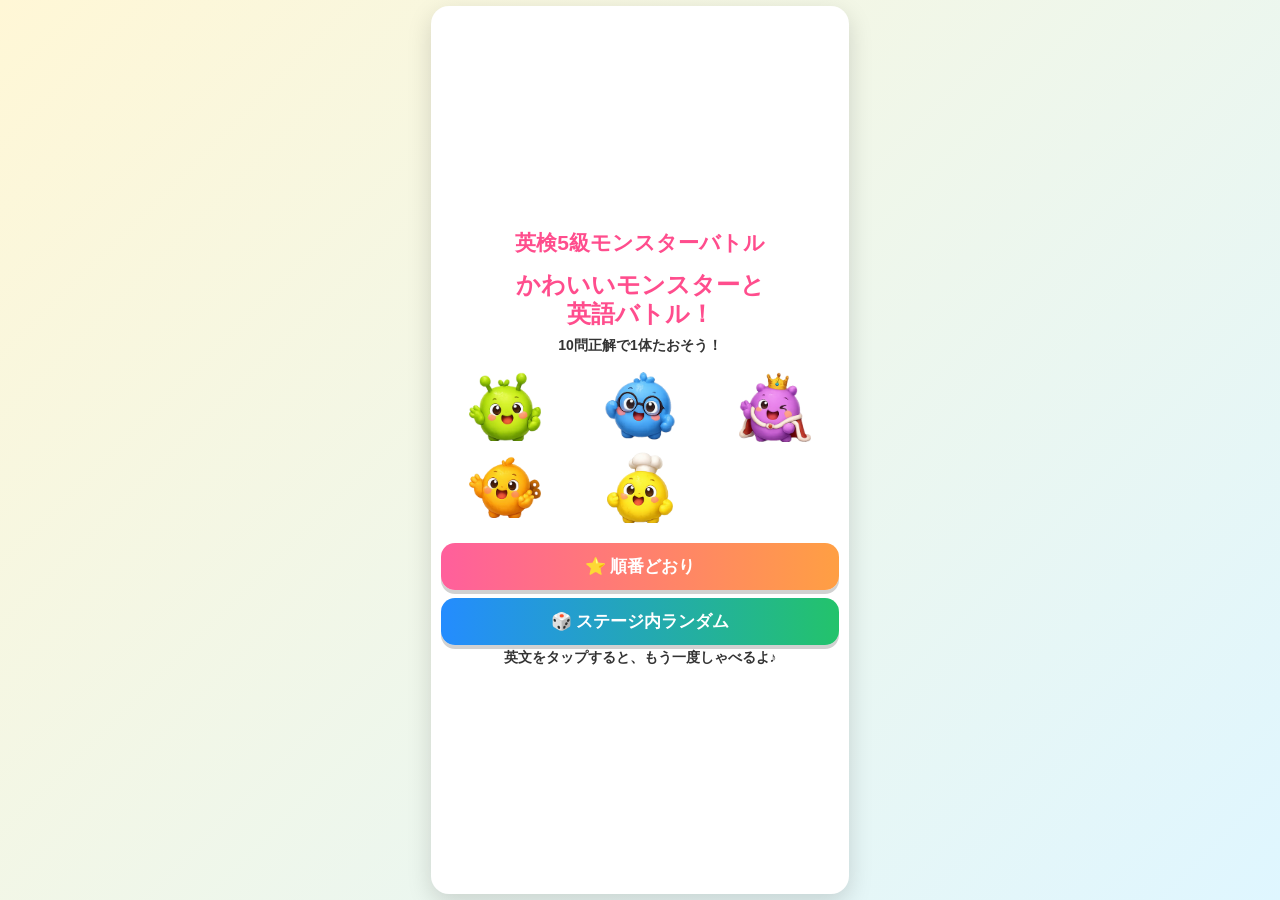
==== index.html @ 7106a1d2 "Update index.html" ====
<!DOCTYPE html>
<html lang="ja">
<head>
<meta charset="UTF-8">
<meta name="viewport" content="width=device-width, initial-scale=1.0">
<title>英検5級モンスターバトル</title>
<div id="stageClearFx" class="stageClearFx">🎉 STAGE CLEAR! 🎉</div>
  <style>
*{box-sizing:border-box}
html,body{
  margin:0;
  padding:0;
  height:100%;
  font-family:-apple-system,BlinkMacSystemFont,"Hiragino Sans","Yu Gothic",sans-serif;
  background:linear-gradient(135deg,#fff7d6,#dff6ff);
  color:#333;
}
body{
  overflow:hidden;
}
.wrap{
  max-width:430px;
  height:100dvh;
  margin:0 auto;
  padding:6px;
}
.card{
  background:#fff;
  border-radius:18px;
  box-shadow:0 8px 24px rgba(0,0,0,.15);
  padding:10px;
  height:calc(100dvh - 12px);
  overflow:hidden;
}
h1{
  margin:0 0 8px;
  text-align:center;
  font-size:21px;
  color:#ff4d8d;
}
.startScreen{
  text-align:center;
  height:100%;
  display:flex;
  flex-direction:column;
  justify-content:center;
}
.startScreen h2{
  margin:6px 0 4px;
  font-size:24px;
  line-height:1.2;
  color:#ff4d8d;
}
.startScreen p{
  margin:4px 0;
  font-weight:700;
  font-size:14px;
}
.party{
  display:grid;
  grid-template-columns:repeat(3,1fr);
  gap:8px;
  justify-items:center;
  align-items:center;
  margin:12px 0;
}
.party img{
  width:72px;
  height:72px;
  object-fit:contain;
}
.startBtn{
  width:100%;
  border:none;
  border-radius:14px;
  padding:12px;
  font-size:17px;
  font-weight:900;
  color:#fff;
  background:linear-gradient(90deg,#ff5f9c,#ff9f43);
  box-shadow:0 4px 0 rgba(0,0,0,.18);
  margin-top:8px;
}
.subBtn{
  background:linear-gradient(90deg,#248cff,#23c36b);
}
.stage{
  text-align:center;
  font-weight:900;
  font-size:14px;
  background:linear-gradient(90deg,#8de77c,#6bd5ff);
  border-radius:12px;
  padding:7px;
  margin-bottom:8px;
}
.monsterArea{
  background:#f7fbff;
  border:3px dashed #b9e4ff;
  border-radius:18px;
  padding:8px;
  text-align:center;
}
.monsterName{
  font-size:16px;
  font-weight:900;
  margin-bottom:4px;
}
.monsterImg{
  width:105px;
  height:105px;
  object-fit:contain;
  display:block;
  margin:0 auto 4px;
}
.hpLabel{
  font-weight:900;
  margin-bottom:4px;
  font-size:13px;
}
.hpbar{
  height:16px;
  background:#e7eef5;
  border-radius:999px;
  overflow:hidden;
  border:2px solid #d2dde8;
}
.hpfill{
  height:100%;
  width:100%;
  background:linear-gradient(90deg,#36d16f,#ffd447,#ff5a7c);
  transition:.35s;
}
.progress{
  text-align:center;
  font-weight:900;
  margin:8px 0 6px;
  color:#555;
  font-size:13px;
}
.questionBox{
  background:#fff9e8;
  border:3px solid #ffd66b;
  border-radius:16px;
  padding:8px;
  margin:6px 0;
  text-align:center;
}
.question{
  font-size:21px;
  font-weight:900;
  color:#263238;
  line-height:1.2;
}
.kana{
  font-size:14px;
  font-weight:900;
  color:#ff4d8d;
  margin-top:3px;
}
.hint{
  font-size:11px;
  background:#fff1b5;
  border-radius:10px;
  padding:5px;
  margin-top:6px;
  font-weight:700;
}
.choices{
  display:grid;
  gap:7px;
  margin-top:6px;
}
.choice{
  border:0;
  border-radius:13px;
  padding:9px;
  font-size:15px;
  font-weight:900;
  color:#fff;
  box-shadow:0 4px 0 rgba(0,0,0,.18);
}
.choice:nth-child(1){background:#ff6b8f}
.choice:nth-child(2){background:#42a5f5}
.choice:nth-child(3){background:#37c978}
.choice:disabled{opacity:.65}
.message{
  text-align:center;
  font-size:14px;
  font-weight:900;
  margin:6px 0;
  padding:7px;
  border-radius:13px;
  background:#f4f7ff;
  min-height:34px;
}
.ok{color:#20b86f}
.bad{color:#ff4d6d}
.restartBtn{
  width:100%;
  border:0;
  border-radius:14px;
  padding:10px;
  font-size:15px;
  font-weight:900;
  color:#fff;
  background:#00bcd4;
  box-shadow:0 4px 0 rgba(0,0,0,.18);
  margin-top:6px;
}
.clear{
  font-size:20px;
  text-align:center;
  font-weight:900;
  color:#ff4d8d;
  background:#fff2fb;
  border-radius:16px;
  padding:12px;
  margin-top:8px;
  display:none;
}
.hidden{display:none}
.note{
  text-align:center;
  font-size:10px;
  color:#666;
  margin-top:6px;
}
  .shake{
  animation:shake .45s;
}

.stageShake{
  animation:stageShake .7s;
}

@keyframes shake{
  0%,100%{transform:translateX(0)}
  20%{transform:translateX(-8px) rotate(-3deg)}
  40%{transform:translateX(8px) rotate(3deg)}
  60%{transform:translateX(-6px) rotate(-2deg)}
  80%{transform:translateX(6px) rotate(2deg)}
}

@keyframes stageShake{
  0%,100%{transform:scale(1) rotate(0)}
  20%{transform:scale(1.06) rotate(-4deg)}
  40%{transform:scale(1.06) rotate(4deg)}
  60%{transform:scale(1.04) rotate(-3deg)}
  80%{transform:scale(1.04) rotate(3deg)}
}
    .stageClearFx{
  position:fixed;
  left:50%;
  top:50%;
  transform:translate(-50%,-50%) scale(.7);
  background:linear-gradient(90deg,#ff5f9c,#ff9f43);
  color:#fff;
  font-size:28px;
  font-weight:1000;
  padding:18px 24px;
  border-radius:20px;
  box-shadow:0 10px 30px rgba(0,0,0,.25);
  z-index:9999;
  opacity:0;
  pointer-events:none;
  text-align:center;
  white-space:nowrap;
}

.stageClearFx.show{
  animation:stageClearPop .9s ease-out;
}

@keyframes stageClearPop{
  0%{
    opacity:0;
    transform:translate(-50%,-50%) scale(.7);
  }
  20%{
    opacity:1;
    transform:translate(-50%,-50%) scale(1.08);
  }
  70%{
    opacity:1;
    transform:translate(-50%,-50%) scale(1);
  }
  100%{
    opacity:0;
    transform:translate(-50%,-50%) scale(1.06);
  }
}
</style>
</head>
<body>
<div class="wrap">
  <div class="card">

    <div id="startScreen" class="startScreen">
      <h1>英検5級モンスターバトル</h1>
      <h2>かわいいモンスターと<br>英語バトル！</h2>
      <p>10問正解で1体たおそう！</p>

      <div class="party">
        <img src="img/green_monster.png?v=10" alt="green monster">
        <img src="img/blue_monster.png?v=10" alt="blue monster">
        <img src="img/purple_monster.png?v=10" alt="purple monster">
        <img src="img/orange_monster.png?v=10" alt="orange monster">
        <img src="img/yellow_monster.png?v=10" alt="yellow monster">
      </div>

      <button class="startBtn" onclick="startGame(false)">⭐ 順番どおり</button>
      <button class="startBtn subBtn" onclick="startGame(true)">🎲 ステージ内ランダム</button>
      <p>英文をタップすると、もう一度しゃべるよ♪</p>
    </div>

    <div id="gameScreen" class="hidden">
      <h1>英検5級モンスターバトル</h1>
      <div class="stage" id="stageName"></div>

      <div class="monsterArea">
        <div class="monsterName" id="monsterName"></div>
        <img id="monsterImage" class="monsterImg" src="" alt="monster">
        <div class="hpLabel">MONSTER HP</div>
        <div class="hpbar"><div class="hpfill" id="hpfill"></div></div>
      </div>

      <div class="progress" id="progress"></div>

      <div class="questionBox">
        <div class="question" id="question" onclick="tapSpeak()"></div>
        <div class="kana" id="kana"></div>
        <div class="hint" id="hint"></div>
      </div>

      <div class="choices" id="choices"></div>
      <div class="message" id="message">答えを選んで攻撃！</div>
      <button class="restartBtn" onclick="restart()">最初から 🔁</button>
      <div class="clear" id="clearBox">🏆 GAME CLEAR!<br>英検5級モンスターを全部たおした！</div>
      <div class="note">※iPhoneではマナーモード中、音が小さい場合があります。</div>
    </div>

  </div>
</div>

<script>
const monsters = [
  {name:'Greeting Monster',stage:'🌱 Stage1 あいさつの森',image:'img/green_monster.png?v=10'},
  {name:'Family Monster',stage:'🏠 Stage2 家族の洞窟',image:'img/blue_monster.png?v=10'},
  {name:'Number Monster',stage:'🔢 Stage3 数字火山',image:'img/orange_monster.png?v=10'},
  {name:'Food Monster',stage:'🍎 Stage4 食べ物の城',image:'img/yellow_monster.png?v=10'},
  {name:'King Eiken',stage:'👑 Stage5 英検5級魔王城',image:'img/purple_monster.png?v=10'}
];

const stages = [
[
{en:'Hello.',kana:'ハロー',jp:'こんにちは',choices:['こんにちは','さようなら','おやすみ'],hint:'会ったときのあいさつ'},
{en:'Good morning.',kana:'グッド モーニング',jp:'おはよう',choices:['こんばんは','おはよう','ありがとう'],hint:'朝のあいさつ'},
{en:'Good night.',kana:'グッド ナイト',jp:'おやすみ',choices:['こんにちは','おやすみ','またね'],hint:'寝る前の言葉'},
{en:'Thank you.',kana:'サンキュー',jp:'ありがとう',choices:['ありがとう','ごめんなさい','どういたしまして'],hint:'感謝する言葉'},
{en:"You're welcome.",kana:'ユア ウェルカム',jp:'どういたしまして',choices:['どういたしまして','ありがとう','こんにちは'],hint:'Thank you.への返事'},
{en:'See you.',kana:'シー ユー',jp:'またね',choices:['またね','おはよう','こんばんは'],hint:'別れるとき'},
{en:'Goodbye.',kana:'グッドバイ',jp:'さようなら',choices:['さようなら','ありがとう','こんにちは'],hint:'別れのあいさつ'},
{en:'How are you?',kana:'ハウ アー ユー',jp:'元気ですか？',choices:['元気ですか？','何歳ですか？','どこですか？'],hint:'調子を聞く'},
{en:"I'm fine.",kana:'アイム ファイン',jp:'元気です',choices:['眠いです','元気です','疲れました'],hint:'返事'},
{en:'Nice to meet you.',kana:'ナイス トゥ ミート ユー',jp:'はじめまして',choices:['はじめまして','ありがとう','おやすみ'],hint:'初対面'}
],
[
{en:'father',kana:'ファーザー',jp:'父',choices:['父','母','兄'],hint:'お父さん'},
{en:'mother',kana:'マザー',jp:'母',choices:['兄','母','姉'],hint:'お母さん'},
{en:'brother',kana:'ブラザー',jp:'兄・弟',choices:['兄・弟','姉・妹','父'],hint:'男のきょうだい'},
{en:'sister',kana:'シスター',jp:'姉・妹',choices:['兄','母','姉・妹'],hint:'女のきょうだい'},
{en:'family',kana:'ファミリー',jp:'家族',choices:['学校','家族','先生'],hint:'家の人たち'},
{en:'grandfather',kana:'グランドファーザー',jp:'祖父',choices:['祖父','祖母','父'],hint:'おじいちゃん'},
{en:'grandmother',kana:'グランドマザー',jp:'祖母',choices:['祖母','母','姉'],hint:'おばあちゃん'},
{en:'uncle',kana:'アンクル',jp:'おじ',choices:['おじ','おば','兄'],hint:'父母の兄弟など'},
{en:'aunt',kana:'アント',jp:'おば',choices:['おば','おじ','母'],hint:'父母の姉妹など'},
{en:'This is my family.',kana:'ディス イズ マイ ファミリー',jp:'これは私の家族です',choices:['これは私の学校です','これは私の家族です','これは私の先生です'],hint:'This is は「これは」'}
],
[
{en:'one',kana:'ワン',jp:'1',choices:['1','2','3'],hint:'数字'},
{en:'two',kana:'トゥー',jp:'2',choices:['1','2','5'],hint:'数字'},
{en:'three',kana:'スリー',jp:'3',choices:['2','3','4'],hint:'数字'},
{en:'four',kana:'フォー',jp:'4',choices:['4','5','6'],hint:'数字'},
{en:'five',kana:'ファイブ',jp:'5',choices:['5','7','8'],hint:'数字'},
{en:'six',kana:'シックス',jp:'6',choices:['6','9','10'],hint:'数字'},
{en:'seven',kana:'セブン',jp:'7',choices:['7','8','9'],hint:'数字'},
{en:'eight',kana:'エイト',jp:'8',choices:['8','10','12'],hint:'数字'},
{en:'nine',kana:'ナイン',jp:'9',choices:['7','8','9'],hint:'数字'},
{en:'ten',kana:'テン',jp:'10',choices:['10','11','12'],hint:'数字'}
],
[
{en:'apple',kana:'アポー',jp:'りんご',choices:['りんご','みかん','ぶどう'],hint:'赤い果物'},
{en:'banana',kana:'バナーナ',jp:'バナナ',choices:['りんご','バナナ','いちご'],hint:'黄色い果物'},
{en:'bread',kana:'ブレッド',jp:'パン',choices:['牛乳','パン','ごはん'],hint:'朝ごはんにも出る'},
{en:'rice',kana:'ライス',jp:'ごはん',choices:['ごはん','パン','肉'],hint:'日本の主食'},
{en:'water',kana:'ウォーター',jp:'水',choices:['水','牛乳','お茶'],hint:'飲み物'},
{en:'milk',kana:'ミルク',jp:'牛乳',choices:['ジュース','牛乳','水'],hint:'白い飲み物'},
{en:'egg',kana:'エッグ',jp:'卵',choices:['卵','肉','魚'],hint:'にわとりから'},
{en:'fish',kana:'フィッシュ',jp:'魚',choices:['魚','鳥','犬'],hint:'海や川にいる'},
{en:'meat',kana:'ミート',jp:'肉',choices:['肉','魚','卵'],hint:'ステーキなど'},
{en:'I like apples.',kana:'アイ ライク アポーズ',jp:'私はりんごが好きです',choices:['私は犬が好きです','私はりんごが好きです','私は魚が好きです'],hint:'I like は「私は好き」'}
],
[
{en:'I am Ken.',kana:'アイ アム ケン',jp:'私はケンです',choices:['私はケンです','私は先生です','私は元気です'],hint:'自己紹介'},
{en:'I am ten years old.',kana:'アイ アム テン イヤーズ オールド',jp:'私は10歳です',choices:['私は10歳です','私は10人います','私は10冊持っています'],hint:'年齢'},
{en:'This is a dog.',kana:'ディス イズ ア ドッグ',jp:'これは犬です',choices:['これは猫です','これは犬です','これは鳥です'],hint:'This is は「これは」'},
{en:'Can you swim?',kana:'キャン ユー スウィム',jp:'泳げますか？',choices:['泳げますか？','走れますか？','歌えますか？'],hint:'Can you は「できますか」'},
{en:'Yes, I can.',kana:'イエス アイ キャン',jp:'はい',choices:['いいえ','はい','たぶん'],hint:'肯定'},
{en:"No, I can't.",kana:'ノー アイ キャント',jp:'いいえ',choices:['はい','こんにちは','いいえ'],hint:'否定'},
{en:'What is your name?',kana:'ワット イズ ユア ネーム',jp:'あなたの名前は何ですか？',choices:['あなたの名前は何ですか？','あなたは何歳ですか？','どこに住んでいますか？'],hint:'name は名前'},
{en:'Where do you live?',kana:'ウェア ドゥー ユー リブ',jp:'どこに住んでいますか？',choices:['何歳ですか？','どこに住んでいますか？','何が好きですか？'],hint:'Where は「どこ」'},
{en:'I like dogs.',kana:'アイ ライク ドッグズ',jp:'私は犬が好きです',choices:['私は犬が好きです','私は猫です','私は犬です'],hint:'dogs は犬全般'},
{en:'Your brother is tall.',kana:'ユア ブラザー イズ トール',jp:'あなたの兄弟は背が高いです',choices:['あなたの兄弟は背が高いです','あなたの兄弟は速いです','あなたの兄弟は若いです'],hint:'tall は背が高い'}
]
];

let order = [];
let stage = 0;
let qpos = 0;
let answered = false;
let audioCtx = null;

function shuffle(arr){
  for(let i=arr.length-1;i>0;i--){
    const j=Math.floor(Math.random()*(i+1));
    [arr[i],arr[j]]=[arr[j],arr[i]];
  }
  return arr;
}

function q(){
  return stages[stage][order[stage][qpos]];
}

function startGame(random){
  audioCtx = new (window.AudioContext || window.webkitAudioContext)();
  sound('start');

  order = stages.map(s => [...Array(s.length).keys()]);
  if(random) order.forEach(o => shuffle(o));

  stage = 0;
  qpos = 0;
  answered = false;

  document.getElementById('startScreen').classList.add('hidden');
  document.getElementById('gameScreen').classList.remove('hidden');
  document.getElementById('clearBox').style.display = 'none';

  render();
}

function render(){
  answered = false;
  const m = monsters[stage];
  const qq = q();

  document.getElementById('stageName').textContent = m.stage;
  document.getElementById('monsterName').textContent = m.name;
  document.getElementById('monsterImage').src = m.image;
  document.getElementById('hpfill').style.width = ((10 - qpos) * 10) + '%';
  document.getElementById('progress').textContent = 'Stage ' + (stage + 1) + ' / 5　Question ' + (qpos + 1) + ' / 10';
  document.getElementById('question').textContent = qq.en;
  document.getElementById('kana').textContent = qq.kana;
  document.getElementById('hint').textContent = 'ヒント：' + qq.hint;
  document.getElementById('message').textContent = '答えを選んで攻撃！';
  document.getElementById('message').className = 'message';

  const choices = document.getElementById('choices');
  choices.innerHTML = '';

  qq.choices.forEach(c => {
    const b = document.createElement('button');
    b.className = 'choice';
    b.textContent = c;
    b.onclick = () => answer(c);
    choices.appendChild(b);
  });

  setTimeout(() => speak(), 250);
}

function answer(choice){
  if(answered) return;
  answered = true;

  speechSynthesis.cancel();
  document.querySelectorAll('.choice').forEach(b => b.disabled = true);

  const qq = q();
  const msg = document.getElementById('message');
  const monsterImg = document.getElementById('monsterImage');

  function shakeMonster(big=false){
    if(!monsterImg || !monsterImg.animate) return;

    if(big){
      monsterImg.animate(
        [
          { transform:'scale(1) rotate(0deg)' },
          { transform:'scale(1.06) rotate(-4deg)' },
          { transform:'scale(1.06) rotate(4deg)' },
          { transform:'scale(1.04) rotate(-3deg)' },
          { transform:'scale(1.04) rotate(3deg)' },
          { transform:'scale(1) rotate(0deg)' }
        ],
        {
          duration:700,
          easing:'ease-in-out'
        }
      );
    }else{
      monsterImg.animate(
        [
          { transform:'translateX(0) rotate(0deg)' },
          { transform:'translateX(-8px) rotate(-3deg)' },
          { transform:'translateX(8px) rotate(3deg)' },
          { transform:'translateX(-6px) rotate(-2deg)' },
          { transform:'translateX(6px) rotate(2deg)' },
          { transform:'translateX(0) rotate(0deg)' }
        ],
        {
          duration:450,
          easing:'ease-in-out'
        }
      );
    }
  }

  function showStageClear(){
    const oldFx = document.getElementById('stageClearFx');
    if(oldFx) oldFx.remove();

    const fx = document.createElement('div');
    fx.id = 'stageClearFx';
    fx.textContent = '🎉 STAGE CLEAR! 🎉';
    fx.style.position = 'fixed';
    fx.style.left = '50%';
    fx.style.top = '50%';
    fx.style.transform = 'translate(-50%,-50%) scale(0.7)';
    fx.style.background = 'linear-gradient(90deg,#ff5f9c,#ff9f43)';
    fx.style.color = '#fff';
    fx.style.fontSize = '28px';
    fx.style.fontWeight = '1000';
    fx.style.padding = '18px 24px';
    fx.style.borderRadius = '20px';
    fx.style.boxShadow = '0 10px 30px rgba(0,0,0,.25)';
    fx.style.zIndex = '9999';
    fx.style.opacity = '0';
    fx.style.pointerEvents = 'none';
    fx.style.whiteSpace = 'nowrap';
    document.body.appendChild(fx);

    fx.animate(
      [
        { opacity:0, transform:'translate(-50%,-50%) scale(0.7)' },
        { opacity:1, transform:'translate(-50%,-50%) scale(1.08)', offset:0.2 },
        { opacity:1, transform:'translate(-50%,-50%) scale(1)', offset:0.7 },
        { opacity:0, transform:'translate(-50%,-50%) scale(1.06)' }
      ],
      {
        duration:900,
        easing:'ease-out'
      }
    );

    setTimeout(() => {
      fx.remove();
    }, 950);
  }

  if(choice === qq.jp){
    sound('correct');
    msg.innerHTML = '✨ 正解！';
    msg.className = 'message ok';

    if(qpos === 9){
      shakeMonster(true);
    }else{
      shakeMonster(false);
    }

    setTimeout(() => {
      document.getElementById('hpfill').style.width = Math.max(0, (9 - qpos) * 10) + '%';
    }, 120);

    setTimeout(() => {
      if(qpos === 9){
        if(stage === 4){
          clearGame();
        }else{
          sound('stage');
          msg.innerHTML = '🎉 ステージクリア！';
          showStageClear();
          setTimeout(() => {
            nextQuestion();
          }, 1000);
        }
      }else{
        nextQuestion();
      }
    }, 500);

  } else {
    sound('wrong');
    msg.innerHTML = '❌ 正解は「' + qq.jp + '」';
    msg.className = 'message bad';

    setTimeout(() => {
      nextQuestion();
    }, 800);
  }
}
  
function nextQuestion(){
  if(qpos === 9){
    stage++;
    qpos = 0;
  }else{
    qpos++;
  }

  if(stage >= 5){
    clearGame();
    return;
  }

  render();
}

function clearGame(){
  sound('clear');
  document.getElementById('clearBox').style.display = 'block';
  document.getElementById('message').innerHTML = '🏆 全ステージクリア！';
  document.getElementById('hpfill').style.width = '0%';
}

function restart(){
  speechSynthesis.cancel();
  document.getElementById('gameScreen').classList.add('hidden');
  document.getElementById('startScreen').classList.remove('hidden');
}

function speak(){
  const qq = q();
  const u = new SpeechSynthesisUtterance(qq.en);
  u.lang = 'en-US';
  u.rate = 0.85;
  speechSynthesis.cancel();
  speechSynthesis.speak(u);
}

function tapSpeak(){
  speak();
}

function beep(freq,dur,type='sine',gain=.08){
  if(!audioCtx) return;
  const o = audioCtx.createOscillator();
  const g = audioCtx.createGain();
  o.type = type;
  o.frequency.value = freq;
  g.gain.value = gain;
  o.connect(g);
  g.connect(audioCtx.destination);
  o.start();
  g.gain.exponentialRampToValueAtTime(.001, audioCtx.currentTime + dur);
  o.stop(audioCtx.currentTime + dur);
}

function sound(name){
  if(name==='start'){
    [523,659,784].forEach((f,i)=>setTimeout(()=>beep(f,.12),i*90));
  }

  if(name==='correct'){
    beep(660,.1,'square',.07);
    setTimeout(()=>beep(880,.13,'square',.07),90);
  }

  if(name==='wrong'){
    beep(180,.22,'sawtooth',.06);
  }

  if(name==='stage'){
    const notes = [784,784,880,988,1046,1175,1318];
    notes.forEach((f,i)=>{
      setTimeout(()=>beep(f,.12,'square',.08), i*95);
    });
  }

  if(name==='clear'){
    const notes = [523,659,784,1046,1175,1318,1568];
    notes.forEach((f,i)=>{
      setTimeout(()=>beep(f,.16,'square',.08), i*110);
    });
  }
}
</script>
</body>
</html>
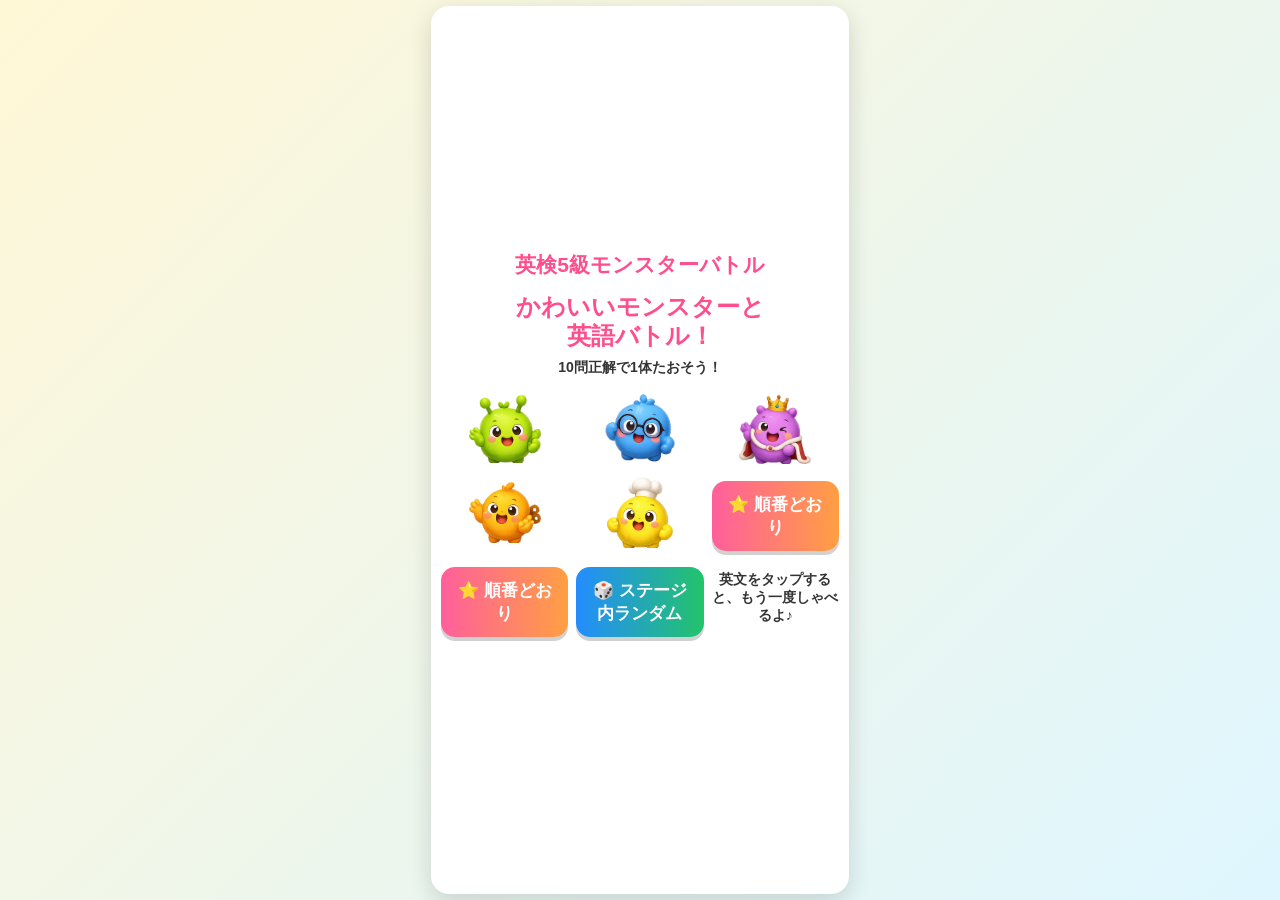
==== commit 2ce7c6c2: "Reorganize monster images and buttons in index.html" ====
--- a/index.html
+++ b/index.html
@@ -4,8 +4,7 @@
 <meta charset="UTF-8">
 <meta name="viewport" content="width=device-width, initial-scale=1.0">
 <title>英検5級モンスターバトル</title>
-<div id="stageClearFx" class="stageClearFx">🎉 STAGE CLEAR! 🎉</div>
-  <style>
+<style>
 *{box-sizing:border-box}
 html,body{
   margin:0;
@@ -150,6 +149,7 @@
   font-weight:900;
   color:#263238;
   line-height:1.2;
+  cursor:pointer;
 }
 .kana{
   font-size:14px;
@@ -178,11 +178,22 @@
   font-weight:900;
   color:#fff;
   box-shadow:0 4px 0 rgba(0,0,0,.18);
+  transition:.15s;
 }
 .choice:nth-child(1){background:#ff6b8f}
 .choice:nth-child(2){background:#42a5f5}
 .choice:nth-child(3){background:#37c978}
-.choice:disabled{opacity:.65}
+.choice:disabled{opacity:.95}
+.choice.selected{
+  outline:4px solid #222;
+  transform:scale(0.97);
+}
+.choice.correctPick{
+  background:#20b86f !important;
+}
+.choice.wrongPick{
+  background:#ff4d6d !important;
+}
 .message{
   text-align:center;
   font-size:14px;
@@ -225,70 +236,6 @@
   color:#666;
   margin-top:6px;
 }
-  .shake{
-  animation:shake .45s;
-}
-
-.stageShake{
-  animation:stageShake .7s;
-}
-
-@keyframes shake{
-  0%,100%{transform:translateX(0)}
-  20%{transform:translateX(-8px) rotate(-3deg)}
-  40%{transform:translateX(8px) rotate(3deg)}
-  60%{transform:translateX(-6px) rotate(-2deg)}
-  80%{transform:translateX(6px) rotate(2deg)}
-}
-
-@keyframes stageShake{
-  0%,100%{transform:scale(1) rotate(0)}
-  20%{transform:scale(1.06) rotate(-4deg)}
-  40%{transform:scale(1.06) rotate(4deg)}
-  60%{transform:scale(1.04) rotate(-3deg)}
-  80%{transform:scale(1.04) rotate(3deg)}
-}
-    .stageClearFx{
-  position:fixed;
-  left:50%;
-  top:50%;
-  transform:translate(-50%,-50%) scale(.7);
-  background:linear-gradient(90deg,#ff5f9c,#ff9f43);
-  color:#fff;
-  font-size:28px;
-  font-weight:1000;
-  padding:18px 24px;
-  border-radius:20px;
-  box-shadow:0 10px 30px rgba(0,0,0,.25);
-  z-index:9999;
-  opacity:0;
-  pointer-events:none;
-  text-align:center;
-  white-space:nowrap;
-}
-
-.stageClearFx.show{
-  animation:stageClearPop .9s ease-out;
-}
-
-@keyframes stageClearPop{
-  0%{
-    opacity:0;
-    transform:translate(-50%,-50%) scale(.7);
-  }
-  20%{
-    opacity:1;
-    transform:translate(-50%,-50%) scale(1.08);
-  }
-  70%{
-    opacity:1;
-    transform:translate(-50%,-50%) scale(1);
-  }
-  100%{
-    opacity:0;
-    transform:translate(-50%,-50%) scale(1.06);
-  }
-}
 </style>
 </head>
 <body>
@@ -301,15 +248,13 @@
       <p>10問正解で1体たおそう！</p>
 
       <div class="party">
-        <img src="img/green_monster.png?v=10" alt="green monster">
-        <img src="img/blue_monster.png?v=10" alt="blue monster">
-        <img src="img/purple_monster.png?v=10" alt="purple monster">
-        <img src="img/orange_monster.png?v=10" alt="orange monster">
-        <img src="img/yellow_monster.png?v=10" alt="yellow monster">
-      </div>
-
-      <button class="startBtn" onclick="startGame(false)">⭐ 順番どおり</button>
-      <button class="startBtn subBtn" onclick="startGame(true)">🎲 ステージ内ランダム</button>
+        <img src="img/green_monster.png?v=20" alt="green monster">
+        <img src="img/blue_monster.png?v=20" alt="blue monster">
+        <img src="img/purple_monster.png?v=20" alt="purple monster">
+        <img src="img/orange_monster.png?v=20" alt="orange monster">
+        <img src="img/yellow_monster.png?v=20" alt="yellow monster"><button class="startBtn" onclick="startGame(false)">⭐ 順番どおり</button>
+        <button class="startBtn" onclick="startGame(false)">⭐ 順番どおり</button>
+        <button class="startBtn subBtn" onclick="startGame(true)">🎲 ステージ内ランダム</button>
       <p>英文をタップすると、もう一度しゃべるよ♪</p>
     </div>
 
@@ -344,11 +289,11 @@
 
 <script>
 const monsters = [
-  {name:'Greeting Monster',stage:'🌱 Stage1 あいさつの森',image:'img/green_monster.png?v=10'},
-  {name:'Family Monster',stage:'🏠 Stage2 家族の洞窟',image:'img/blue_monster.png?v=10'},
-  {name:'Number Monster',stage:'🔢 Stage3 数字火山',image:'img/orange_monster.png?v=10'},
-  {name:'Food Monster',stage:'🍎 Stage4 食べ物の城',image:'img/yellow_monster.png?v=10'},
-  {name:'King Eiken',stage:'👑 Stage5 英検5級魔王城',image:'img/purple_monster.png?v=10'}
+  {name:'Greeting Monster',stage:'🌱 Stage1 あいさつの森',image:'img/green_monster.png?v=20'},
+  {name:'Family Monster',stage:'🏠 Stage2 家族の洞窟',image:'img/blue_monster.png?v=20'},
+  {name:'Number Monster',stage:'🔢 Stage3 数字火山',image:'img/orange_monster.png?v=20'},
+  {name:'Food Monster',stage:'🍎 Stage4 食べ物の城',image:'img/yellow_monster.png?v=20'},
+  {name:'King Eiken',stage:'👑 Stage5 英検5級魔王城',image:'img/purple_monster.png?v=20'}
 ];
 
 const stages = [
@@ -469,27 +414,44 @@
   const choices = document.getElementById('choices');
   choices.innerHTML = '';
 
-  qq.choices.forEach(c => {
+  const shuffledChoices = [...qq.choices];
+  for(let i = shuffledChoices.length - 1; i > 0; i--){
+    const j = Math.floor(Math.random() * (i + 1));
+    [shuffledChoices[i], shuffledChoices[j]] = [shuffledChoices[j], shuffledChoices[i]];
+  }
+
+  shuffledChoices.forEach(c => {
     const b = document.createElement('button');
+    b.type = 'button';
     b.className = 'choice';
     b.textContent = c;
-    b.onclick = () => answer(c);
+    b.onclick = function(){
+      answer(c, this);
+    };
     choices.appendChild(b);
   });
 
   setTimeout(() => speak(), 250);
 }
 
-function answer(choice){
+function answer(choice, clickedBtn){
   if(answered) return;
   answered = true;
 
   speechSynthesis.cancel();
-  document.querySelectorAll('.choice').forEach(b => b.disabled = true);
+
+  document.querySelectorAll('.choice').forEach(b => {
+    b.disabled = true;
+    b.classList.remove('selected','correctPick','wrongPick');
+  });
 
   const qq = q();
   const msg = document.getElementById('message');
   const monsterImg = document.getElementById('monsterImage');
+
+  if(clickedBtn){
+    clickedBtn.classList.add('selected');
+  }
 
   function shakeMonster(big=false){
     if(!monsterImg || !monsterImg.animate) return;
@@ -570,6 +532,10 @@
   }
 
   if(choice === qq.jp){
+    if(clickedBtn){
+      clickedBtn.classList.add('correctPick');
+    }
+
     sound('correct');
     msg.innerHTML = '✨ 正解！';
     msg.className = 'message ok';
@@ -602,6 +568,10 @@
     }, 500);
 
   } else {
+    if(clickedBtn){
+      clickedBtn.classList.add('wrongPick');
+    }
+
     sound('wrong');
     msg.innerHTML = '❌ 正解は「' + qq.jp + '」';
     msg.className = 'message bad';
@@ -611,7 +581,7 @@
     }, 800);
   }
 }
-  
+
 function nextQuestion(){
   if(qpos === 9){
     stage++;
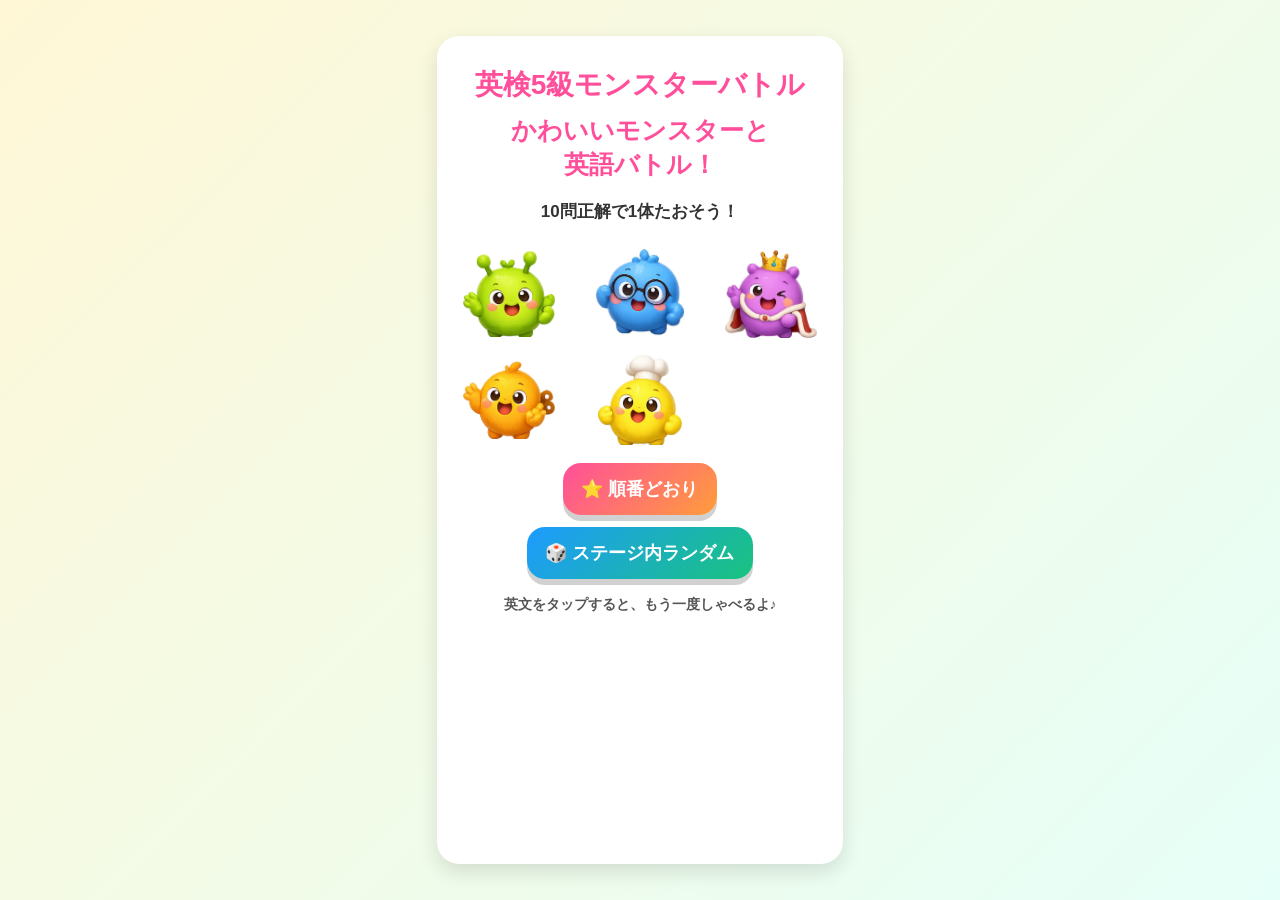
==== commit 88a47fcc: "Update index.html" ====
--- a/index.html
+++ b/index.html
@@ -4,366 +4,437 @@
 <meta charset="UTF-8">
 <meta name="viewport" content="width=device-width, initial-scale=1.0">
 <title>英検5級モンスターバトル</title>
+
 <style>
-*{box-sizing:border-box}
+*{
+  box-sizing:border-box;
+  -webkit-tap-highlight-color:transparent;
+}
+
 html,body{
   margin:0;
   padding:0;
+  min-height:100%;
+  font-family:-apple-system,BlinkMacSystemFont,"Hiragino Maru Gothic ProN","Yu Gothic",sans-serif;
+  background:linear-gradient(135deg,#fff7d6,#e6fff8);
+  color:#333;
+}
+
+body{
+  overflow-x:hidden;
+}
+
+.wrap{
+  width:100%;
+  max-width:430px;
+  min-height:100svh;
+  margin:0 auto;
+  padding:18px 12px;
+  display:flex;
+  align-items:center;
+  justify-content:center;
+}
+
+.card{
+  width:100%;
+  min-height:92svh;
+  background:white;
+  border-radius:22px;
+  padding:22px 14px;
+  box-shadow:0 8px 20px rgba(0,0,0,.12);
+  text-align:center;
+  position:relative;
+}
+
+.hidden{
+  display:none !important;
+}
+
+h1{
+  margin:8px 0 10px;
+  font-size:28px;
+  color:#ff4f9a;
+  line-height:1.35;
+}
+
+h2{
+  margin:8px 0;
+  font-size:25px;
+  color:#ff4f9a;
+  line-height:1.35;
+}
+
+p{
+  font-size:17px;
+  line-height:1.6;
+  font-weight:700;
+}
+
+.party{
+  margin:22px auto 18px;
+  display:grid;
+  grid-template-columns:repeat(3,1fr);
+  gap:14px;
+  align-items:center;
+  justify-items:center;
+}
+
+.party img{
+  width:92px;
+  height:92px;
+  object-fit:contain;
+}
+
+.startButtons{
+  display:flex;
+  gap:12px;
+  justify-content:center;
+  align-items:center;
+  flex-wrap:wrap;
+  margin-top:12px;
+}
+
+button{
+  border:none;
+  border-radius:18px;
+  padding:14px 18px;
+  font-size:18px;
+  font-weight:900;
+  color:white;
+  background:linear-gradient(135deg,#ff4f9a,#ff9d3b);
+  box-shadow:0 6px 0 rgba(0,0,0,.18);
+  cursor:pointer;
+}
+
+button:active{
+  transform:translateY(4px);
+  box-shadow:0 2px 0 rgba(0,0,0,.18);
+}
+
+.subBtn{
+  background:linear-gradient(135deg,#1e9bff,#19c37d);
+}
+
+.stage{
+  font-size:18px;
+  font-weight:900;
+  color:#0aa36d;
+  margin-top:2px;
+}
+
+.monsterArea{
+  margin-top:10px;
+}
+
+.monsterName{
+  font-size:20px;
+  font-weight:900;
+  color:#555;
+}
+
+.monsterImg{
+  width:145px;
+  height:145px;
+  object-fit:contain;
+  margin:8px auto;
+  display:block;
+  transition:.18s;
+}
+
+.damage{
+  animation:shake .25s;
+}
+
+@keyframes shake{
+  0%{transform:translateX(0)}
+  25%{transform:translateX(-8px)}
+  50%{transform:translateX(8px)}
+  75%{transform:translateX(-5px)}
+  100%{transform:translateX(0)}
+}
+
+.hpLabel{
+  font-size:13px;
+  font-weight:900;
+  color:#555;
+}
+
+.hpBar{
+  width:88%;
+  height:18px;
+  border-radius:999px;
+  background:#eee;
+  margin:6px auto 14px;
+  overflow:hidden;
+  border:2px solid #333;
+}
+
+.hpFill{
   height:100%;
-  font-family:-apple-system,BlinkMacSystemFont,"Hiragino Sans","Yu Gothic",sans-serif;
-  background:linear-gradient(135deg,#fff7d6,#dff6ff);
+  width:100%;
+  background:linear-gradient(90deg,#28d17c,#ffd84d,#ff5b5b);
+  transition:.25s;
+}
+
+.questionBox{
+  margin-top:10px;
+  padding:14px;
+  border-radius:18px;
+  background:#fff6df;
+  border:3px solid #ffd36a;
+}
+
+.question{
+  font-size:22px;
+  font-weight:900;
+  margin-bottom:10px;
+  cursor:pointer;
+}
+
+.hint{
+  font-size:15px;
+  color:#666;
+  font-weight:700;
+}
+
+.choices{
+  display:grid;
+  gap:10px;
+  margin-top:14px;
+}
+
+.choice{
+  width:100%;
+  padding:14px;
+  border-radius:15px;
+  border:3px solid #333;
+  background:white;
   color:#333;
-}
-body{
-  overflow:hidden;
-}
-.wrap{
-  max-width:430px;
-  height:100dvh;
-  margin:0 auto;
-  padding:6px;
-}
-.card{
-  background:#fff;
-  border-radius:18px;
-  box-shadow:0 8px 24px rgba(0,0,0,.15);
-  padding:10px;
-  height:calc(100dvh - 12px);
-  overflow:hidden;
-}
-h1{
-  margin:0 0 8px;
-  text-align:center;
-  font-size:21px;
-  color:#ff4d8d;
-}
-.startScreen{
-  text-align:center;
-  height:100%;
+  font-size:19px;
+  font-weight:900;
+  box-shadow:3px 3px 0 #333;
+}
+
+.choice:active{
+  transform:translate(3px,3px);
+  box-shadow:none;
+}
+
+.choice.correct{
+  background:#31d17c;
+  color:white;
+  border-color:#118b4e;
+}
+
+.choice.wrong{
+  background:#ff5c5c;
+  color:white;
+  border-color:#b82121;
+}
+
+.info{
+  display:flex;
+  justify-content:space-between;
+  align-items:center;
+  margin:10px 4px 0;
+  font-size:15px;
+  font-weight:900;
+}
+
+.message{
+  min-height:34px;
+  margin-top:10px;
+  font-size:20px;
+  font-weight:900;
+  color:#ff4f9a;
+}
+
+.clearBox{
+  position:absolute;
+  inset:0;
+  background:rgba(255,255,255,.94);
+  border-radius:22px;
   display:flex;
   flex-direction:column;
+  align-items:center;
   justify-content:center;
-}
-.startScreen h2{
-  margin:6px 0 4px;
-  font-size:24px;
-  line-height:1.2;
-  color:#ff4d8d;
-}
-.startScreen p{
-  margin:4px 0;
-  font-weight:700;
+  z-index:10;
+  padding:20px;
+}
+
+.clearText{
+  font-size:34px;
+  font-weight:900;
+  color:#ff4f9a;
+  margin-bottom:18px;
+}
+
+.small{
   font-size:14px;
-}
-.party{
-  display:grid;
-  grid-template-columns:repeat(3,1fr);
-  gap:8px;
-  justify-items:center;
-  align-items:center;
-  margin:12px 0;
-}
-.party img{
-  width:72px;
-  height:72px;
-  object-fit:contain;
-}
-.startBtn{
-  width:100%;
-  border:none;
-  border-radius:14px;
-  padding:12px;
-  font-size:17px;
-  font-weight:900;
-  color:#fff;
-  background:linear-gradient(90deg,#ff5f9c,#ff9f43);
-  box-shadow:0 4px 0 rgba(0,0,0,.18);
-  margin-top:8px;
-}
-.subBtn{
-  background:linear-gradient(90deg,#248cff,#23c36b);
-}
-.stage{
-  text-align:center;
-  font-weight:900;
-  font-size:14px;
-  background:linear-gradient(90deg,#8de77c,#6bd5ff);
-  border-radius:12px;
-  padding:7px;
-  margin-bottom:8px;
-}
-.monsterArea{
-  background:#f7fbff;
-  border:3px dashed #b9e4ff;
-  border-radius:18px;
-  padding:8px;
-  text-align:center;
-}
-.monsterName{
-  font-size:16px;
-  font-weight:900;
-  margin-bottom:4px;
-}
-.monsterImg{
-  width:105px;
-  height:105px;
-  object-fit:contain;
-  display:block;
-  margin:0 auto 4px;
-}
-.hpLabel{
-  font-weight:900;
-  margin-bottom:4px;
-  font-size:13px;
-}
-.hpbar{
-  height:16px;
-  background:#e7eef5;
-  border-radius:999px;
-  overflow:hidden;
-  border:2px solid #d2dde8;
-}
-.hpfill{
-  height:100%;
-  width:100%;
-  background:linear-gradient(90deg,#36d16f,#ffd447,#ff5a7c);
-  transition:.35s;
-}
-.progress{
-  text-align:center;
-  font-weight:900;
-  margin:8px 0 6px;
   color:#555;
-  font-size:13px;
-}
-.questionBox{
-  background:#fff9e8;
-  border:3px solid #ffd66b;
-  border-radius:16px;
-  padding:8px;
-  margin:6px 0;
-  text-align:center;
-}
-.question{
-  font-size:21px;
-  font-weight:900;
-  color:#263238;
-  line-height:1.2;
-  cursor:pointer;
-}
-.kana{
-  font-size:14px;
-  font-weight:900;
-  color:#ff4d8d;
-  margin-top:3px;
-}
-.hint{
-  font-size:11px;
-  background:#fff1b5;
-  border-radius:10px;
-  padding:5px;
-  margin-top:6px;
-  font-weight:700;
-}
-.choices{
-  display:grid;
-  gap:7px;
-  margin-top:6px;
-}
-.choice{
-  border:0;
-  border-radius:13px;
-  padding:9px;
-  font-size:15px;
-  font-weight:900;
-  color:#fff;
-  box-shadow:0 4px 0 rgba(0,0,0,.18);
-  transition:.15s;
-}
-.choice:nth-child(1){background:#ff6b8f}
-.choice:nth-child(2){background:#42a5f5}
-.choice:nth-child(3){background:#37c978}
-.choice:disabled{opacity:.95}
-.choice.selected{
-  outline:4px solid #222;
-  transform:scale(0.97);
-}
-.choice.correctPick{
-  background:#20b86f !important;
-}
-.choice.wrongPick{
-  background:#ff4d6d !important;
-}
-.message{
-  text-align:center;
-  font-size:14px;
-  font-weight:900;
-  margin:6px 0;
-  padding:7px;
-  border-radius:13px;
-  background:#f4f7ff;
-  min-height:34px;
-}
-.ok{color:#20b86f}
-.bad{color:#ff4d6d}
-.restartBtn{
-  width:100%;
-  border:0;
-  border-radius:14px;
-  padding:10px;
-  font-size:15px;
-  font-weight:900;
-  color:#fff;
-  background:#00bcd4;
-  box-shadow:0 4px 0 rgba(0,0,0,.18);
-  margin-top:6px;
-}
-.clear{
-  font-size:20px;
-  text-align:center;
-  font-weight:900;
-  color:#ff4d8d;
-  background:#fff2fb;
-  border-radius:16px;
-  padding:12px;
-  margin-top:8px;
-  display:none;
-}
-.hidden{display:none}
-.note{
-  text-align:center;
-  font-size:10px;
-  color:#666;
-  margin-top:6px;
 }
 </style>
 </head>
+
 <body>
 <div class="wrap">
   <div class="card">
 
-    <div id="startScreen" class="startScreen">
+    <div id="startScreen">
       <h1>英検5級モンスターバトル</h1>
       <h2>かわいいモンスターと<br>英語バトル！</h2>
       <p>10問正解で1体たおそう！</p>
 
       <div class="party">
-        <img src="img/green_monster.png?v=20" alt="green monster">
-        <img src="img/blue_monster.png?v=20" alt="blue monster">
-        <img src="img/purple_monster.png?v=20" alt="purple monster">
-        <img src="img/orange_monster.png?v=20" alt="orange monster">
-        <img src="img/yellow_monster.png?v=20" alt="yellow monster"><button class="startBtn" onclick="startGame(false)">⭐ 順番どおり</button>
-        <button class="startBtn" onclick="startGame(false)">⭐ 順番どおり</button>
-        <button class="startBtn subBtn" onclick="startGame(true)">🎲 ステージ内ランダム</button>
-      <p>英文をタップすると、もう一度しゃべるよ♪</p>
+        <img src="img/green_monster.png?v=30" alt="green monster">
+        <img src="img/blue_monster.png?v=30" alt="blue monster">
+        <img src="img/purple_monster.png?v=30" alt="purple monster">
+        <img src="img/orange_monster.png?v=30" alt="orange monster">
+        <img src="img/yellow_monster.png?v=30" alt="yellow monster">
+      </div>
+
+      <div class="startButtons">
+        <button onclick="startGame(false)">⭐ 順番どおり</button>
+        <button class="subBtn" onclick="startGame(true)">🎲 ステージ内ランダム</button>
+      </div>
+
+      <p class="small">英文をタップすると、もう一度しゃべるよ♪</p>
     </div>
 
     <div id="gameScreen" class="hidden">
       <h1>英検5級モンスターバトル</h1>
-      <div class="stage" id="stageName"></div>
+
+      <div class="stage" id="stageName">STAGE 1</div>
 
       <div class="monsterArea">
-        <div class="monsterName" id="monsterName"></div>
-        <img id="monsterImage" class="monsterImg" src="" alt="monster">
+        <div class="monsterName" id="monsterName">Green Monster</div>
+        <img id="monsterImage" class="monsterImg" src="img/green_monster.png" alt="monster">
         <div class="hpLabel">MONSTER HP</div>
-        <div class="hpbar"><div class="hpfill" id="hpfill"></div></div>
+        <div class="hpBar"><div class="hpFill" id="hpFill"></div></div>
       </div>
 
-      <div class="progress" id="progress"></div>
-
       <div class="questionBox">
-        <div class="question" id="question" onclick="tapSpeak()"></div>
-        <div class="kana" id="kana"></div>
-        <div class="hint" id="hint"></div>
+        <div class="question" id="questionText" onclick="speakCurrent()">Question</div>
+        <div class="hint" id="hintText">ヒント</div>
       </div>
 
       <div class="choices" id="choices"></div>
-      <div class="message" id="message">答えを選んで攻撃！</div>
-      <button class="restartBtn" onclick="restart()">最初から 🔁</button>
-      <div class="clear" id="clearBox">🏆 GAME CLEAR!<br>英検5級モンスターを全部たおした！</div>
-      <div class="note">※iPhoneではマナーモード中、音が小さい場合があります。</div>
+
+      <div class="info">
+        <div id="countText">1 / 10</div>
+        <div id="scoreText">正解 0</div>
+      </div>
+
+      <div class="message" id="message"></div>
+    </div>
+
+    <div id="clearBox" class="clearBox hidden">
+      <div class="clearText">🎉 STAGE CLEAR! 🎉</div>
+      <p id="clearMessage">モンスターをたおした！</p>
+      <button onclick="nextStage()">次へ</button>
     </div>
 
   </div>
 </div>
 
 <script>
-const monsters = [
-  {name:'Greeting Monster',stage:'🌱 Stage1 あいさつの森',image:'img/green_monster.png?v=20'},
-  {name:'Family Monster',stage:'🏠 Stage2 家族の洞窟',image:'img/blue_monster.png?v=20'},
-  {name:'Number Monster',stage:'🔢 Stage3 数字火山',image:'img/orange_monster.png?v=20'},
-  {name:'Food Monster',stage:'🍎 Stage4 食べ物の城',image:'img/yellow_monster.png?v=20'},
-  {name:'King Eiken',stage:'👑 Stage5 英検5級魔王城',image:'img/purple_monster.png?v=20'}
-];
-
-const stages = [
-[
-{en:'Hello.',kana:'ハロー',jp:'こんにちは',choices:['こんにちは','さようなら','おやすみ'],hint:'会ったときのあいさつ'},
-{en:'Good morning.',kana:'グッド モーニング',jp:'おはよう',choices:['こんばんは','おはよう','ありがとう'],hint:'朝のあいさつ'},
-{en:'Good night.',kana:'グッド ナイト',jp:'おやすみ',choices:['こんにちは','おやすみ','またね'],hint:'寝る前の言葉'},
-{en:'Thank you.',kana:'サンキュー',jp:'ありがとう',choices:['ありがとう','ごめんなさい','どういたしまして'],hint:'感謝する言葉'},
-{en:"You're welcome.",kana:'ユア ウェルカム',jp:'どういたしまして',choices:['どういたしまして','ありがとう','こんにちは'],hint:'Thank you.への返事'},
-{en:'See you.',kana:'シー ユー',jp:'またね',choices:['またね','おはよう','こんばんは'],hint:'別れるとき'},
-{en:'Goodbye.',kana:'グッドバイ',jp:'さようなら',choices:['さようなら','ありがとう','こんにちは'],hint:'別れのあいさつ'},
-{en:'How are you?',kana:'ハウ アー ユー',jp:'元気ですか？',choices:['元気ですか？','何歳ですか？','どこですか？'],hint:'調子を聞く'},
-{en:"I'm fine.",kana:'アイム ファイン',jp:'元気です',choices:['眠いです','元気です','疲れました'],hint:'返事'},
-{en:'Nice to meet you.',kana:'ナイス トゥ ミート ユー',jp:'はじめまして',choices:['はじめまして','ありがとう','おやすみ'],hint:'初対面'}
-],
-[
-{en:'father',kana:'ファーザー',jp:'父',choices:['父','母','兄'],hint:'お父さん'},
-{en:'mother',kana:'マザー',jp:'母',choices:['兄','母','姉'],hint:'お母さん'},
-{en:'brother',kana:'ブラザー',jp:'兄・弟',choices:['兄・弟','姉・妹','父'],hint:'男のきょうだい'},
-{en:'sister',kana:'シスター',jp:'姉・妹',choices:['兄','母','姉・妹'],hint:'女のきょうだい'},
-{en:'family',kana:'ファミリー',jp:'家族',choices:['学校','家族','先生'],hint:'家の人たち'},
-{en:'grandfather',kana:'グランドファーザー',jp:'祖父',choices:['祖父','祖母','父'],hint:'おじいちゃん'},
-{en:'grandmother',kana:'グランドマザー',jp:'祖母',choices:['祖母','母','姉'],hint:'おばあちゃん'},
-{en:'uncle',kana:'アンクル',jp:'おじ',choices:['おじ','おば','兄'],hint:'父母の兄弟など'},
-{en:'aunt',kana:'アント',jp:'おば',choices:['おば','おじ','母'],hint:'父母の姉妹など'},
-{en:'This is my family.',kana:'ディス イズ マイ ファミリー',jp:'これは私の家族です',choices:['これは私の学校です','これは私の家族です','これは私の先生です'],hint:'This is は「これは」'}
-],
-[
-{en:'one',kana:'ワン',jp:'1',choices:['1','2','3'],hint:'数字'},
-{en:'two',kana:'トゥー',jp:'2',choices:['1','2','5'],hint:'数字'},
-{en:'three',kana:'スリー',jp:'3',choices:['2','3','4'],hint:'数字'},
-{en:'four',kana:'フォー',jp:'4',choices:['4','5','6'],hint:'数字'},
-{en:'five',kana:'ファイブ',jp:'5',choices:['5','7','8'],hint:'数字'},
-{en:'six',kana:'シックス',jp:'6',choices:['6','9','10'],hint:'数字'},
-{en:'seven',kana:'セブン',jp:'7',choices:['7','8','9'],hint:'数字'},
-{en:'eight',kana:'エイト',jp:'8',choices:['8','10','12'],hint:'数字'},
-{en:'nine',kana:'ナイン',jp:'9',choices:['7','8','9'],hint:'数字'},
-{en:'ten',kana:'テン',jp:'10',choices:['10','11','12'],hint:'数字'}
-],
-[
-{en:'apple',kana:'アポー',jp:'りんご',choices:['りんご','みかん','ぶどう'],hint:'赤い果物'},
-{en:'banana',kana:'バナーナ',jp:'バナナ',choices:['りんご','バナナ','いちご'],hint:'黄色い果物'},
-{en:'bread',kana:'ブレッド',jp:'パン',choices:['牛乳','パン','ごはん'],hint:'朝ごはんにも出る'},
-{en:'rice',kana:'ライス',jp:'ごはん',choices:['ごはん','パン','肉'],hint:'日本の主食'},
-{en:'water',kana:'ウォーター',jp:'水',choices:['水','牛乳','お茶'],hint:'飲み物'},
-{en:'milk',kana:'ミルク',jp:'牛乳',choices:['ジュース','牛乳','水'],hint:'白い飲み物'},
-{en:'egg',kana:'エッグ',jp:'卵',choices:['卵','肉','魚'],hint:'にわとりから'},
-{en:'fish',kana:'フィッシュ',jp:'魚',choices:['魚','鳥','犬'],hint:'海や川にいる'},
-{en:'meat',kana:'ミート',jp:'肉',choices:['肉','魚','卵'],hint:'ステーキなど'},
-{en:'I like apples.',kana:'アイ ライク アポーズ',jp:'私はりんごが好きです',choices:['私は犬が好きです','私はりんごが好きです','私は魚が好きです'],hint:'I like は「私は好き」'}
-],
-[
-{en:'I am Ken.',kana:'アイ アム ケン',jp:'私はケンです',choices:['私はケンです','私は先生です','私は元気です'],hint:'自己紹介'},
-{en:'I am ten years old.',kana:'アイ アム テン イヤーズ オールド',jp:'私は10歳です',choices:['私は10歳です','私は10人います','私は10冊持っています'],hint:'年齢'},
-{en:'This is a dog.',kana:'ディス イズ ア ドッグ',jp:'これは犬です',choices:['これは猫です','これは犬です','これは鳥です'],hint:'This is は「これは」'},
-{en:'Can you swim?',kana:'キャン ユー スウィム',jp:'泳げますか？',choices:['泳げますか？','走れますか？','歌えますか？'],hint:'Can you は「できますか」'},
-{en:'Yes, I can.',kana:'イエス アイ キャン',jp:'はい',choices:['いいえ','はい','たぶん'],hint:'肯定'},
-{en:"No, I can't.",kana:'ノー アイ キャント',jp:'いいえ',choices:['はい','こんにちは','いいえ'],hint:'否定'},
-{en:'What is your name?',kana:'ワット イズ ユア ネーム',jp:'あなたの名前は何ですか？',choices:['あなたの名前は何ですか？','あなたは何歳ですか？','どこに住んでいますか？'],hint:'name は名前'},
-{en:'Where do you live?',kana:'ウェア ドゥー ユー リブ',jp:'どこに住んでいますか？',choices:['何歳ですか？','どこに住んでいますか？','何が好きですか？'],hint:'Where は「どこ」'},
-{en:'I like dogs.',kana:'アイ ライク ドッグズ',jp:'私は犬が好きです',choices:['私は犬が好きです','私は猫です','私は犬です'],hint:'dogs は犬全般'},
-{en:'Your brother is tall.',kana:'ユア ブラザー イズ トール',jp:'あなたの兄弟は背が高いです',choices:['あなたの兄弟は背が高いです','あなたの兄弟は速いです','あなたの兄弟は若いです'],hint:'tall は背が高い'}
-]
-];
-
-let order = [];
+let audioCtx = null;
 let stage = 0;
 let qpos = 0;
+let correctCount = 0;
 let answered = false;
-let audioCtx = null;
+let order = [];
+
+const monsters = [
+  {
+    name:"Green Monster",
+    image:"img/green_monster.png?v=30",
+    stage:"STAGE 1 あいさつ"
+  },
+  {
+    name:"Blue Monster",
+    image:"img/blue_monster.png?v=30",
+    stage:"STAGE 2 家族"
+  },
+  {
+    name:"Orange Monster",
+    image:"img/orange_monster.png?v=30",
+    stage:"STAGE 3 数字"
+  },
+  {
+    name:"Yellow Monster",
+    image:"img/yellow_monster.png?v=30",
+    stage:"STAGE 4 食べもの"
+  },
+  {
+    name:"Purple King",
+    image:"img/purple_monster.png?v=30",
+    stage:"FINAL STAGE"
+  }
+];
+
+const stages = [
+  [
+    {q:"Good morning.", ja:"おはよう。", a:"おはよう。", c:["おはよう。","おやすみ。","ありがとう。"]},
+    {q:"Hello.", ja:"こんにちは。", a:"こんにちは。", c:["こんにちは。","さようなら。","ごめんなさい。"]},
+    {q:"Good night.", ja:"おやすみ。", a:"おやすみ。", c:["おやすみ。","おはよう。","またね。"]},
+    {q:"Thank you.", ja:"ありがとう。", a:"ありがとう。", c:["ありがとう。","こんにちは。","私は元気です。"]},
+    {q:"I am fine.", ja:"私は元気です。", a:"私は元気です。", c:["私は元気です。","私は眠いです。","私は先生です。"]},
+    {q:"See you.", ja:"またね。", a:"またね。", c:["またね。","はじめまして。","どういたしまして。"]},
+    {q:"Nice to meet you.", ja:"はじめまして。", a:"はじめまして。", c:["はじめまして。","おかえり。","おめでとう。"]},
+    {q:"I'm sorry.", ja:"ごめんなさい。", a:"ごめんなさい。", c:["ごめんなさい。","ありがとう。","いただきます。"]},
+    {q:"You're welcome.", ja:"どういたしまして。", a:"どういたしまして。", c:["どういたしまして。","おはよう。","さようなら。"]},
+    {q:"Good bye.", ja:"さようなら。", a:"さようなら。", c:["さようなら。","こんばんは。","元気です。"]}
+  ],
+  [
+    {q:"This is my mother.", ja:"こちらは私の母です。", a:"こちらは私の母です。", c:["こちらは私の母です。","こちらは私の兄です。","これは私の犬です。"]},
+    {q:"He is my father.", ja:"彼は私の父です。", a:"彼は私の父です。", c:["彼は私の父です。","彼女は私の母です。","これは本です。"]},
+    {q:"She is my sister.", ja:"彼女は私の姉妹です。", a:"彼女は私の姉妹です。", c:["彼女は私の姉妹です。","彼は私の先生です。","私は学生です。"]},
+    {q:"My brother is tall.", ja:"私の兄弟は背が高いです。", a:"私の兄弟は背が高いです。", c:["私の兄弟は背が高いです。","私の犬は小さいです。","私の母は料理します。"]},
+    {q:"I have a cat.", ja:"私は猫を飼っています。", a:"私は猫を飼っています。", c:["私は猫を飼っています。","私は学校へ行きます。","私は本を読みます。"]},
+    {q:"This is my family.", ja:"これは私の家族です。", a:"これは私の家族です。", c:["これは私の家族です。","これは私の机です。","これはリンゴです。"]},
+    {q:"My father likes soccer.", ja:"私の父はサッカーが好きです。", a:"私の父はサッカーが好きです。", c:["私の父はサッカーが好きです。","私の父は犬です。","私の父は赤いです。"]},
+    {q:"My mother cooks dinner.", ja:"私の母は夕食を作ります。", a:"私の母は夕食を作ります。", c:["私の母は夕食を作ります。","私の母は走ります。","私の母は青いです。"]},
+    {q:"My sister is kind.", ja:"私の姉妹は親切です。", a:"私の姉妹は親切です。", c:["私の姉妹は親切です。","私の姉妹は魚です。","私の姉妹は古いです。"]},
+    {q:"We are happy.", ja:"私たちは幸せです。", a:"私たちは幸せです。", c:["私たちは幸せです。","私たちは本です。","私たちは雨です。"]}
+  ],
+  [
+    {q:"One apple.", ja:"りんご1つ。", a:"りんご1つ。", c:["りんご1つ。","犬2匹。","本5冊。"]},
+    {q:"Two dogs.", ja:"犬2匹。", a:"犬2匹。", c:["犬2匹。","猫1匹。","水3杯。"]},
+    {q:"Three books.", ja:"本3冊。", a:"本3冊。", c:["本3冊。","ペン1本。","机2つ。"]},
+    {q:"Four cats.", ja:"猫4匹。", a:"猫4匹。", c:["猫4匹。","鳥1羽。","車5台。"]},
+    {q:"Five pens.", ja:"ペン5本。", a:"ペン5本。", c:["ペン5本。","犬5匹。","リンゴ5つ。"]},
+    {q:"I am ten years old.", ja:"私は10歳です。", a:"私は10歳です。", c:["私は10歳です。","私は10時に寝ます。","私は10冊あります。"]},
+    {q:"It is seven o'clock.", ja:"7時です。", a:"7時です。", c:["7時です。","7歳です。","7人です。"]},
+    {q:"There are six balls.", ja:"ボールが6個あります。", a:"ボールが6個あります。", c:["ボールが6個あります。","ボールが赤いです。","ボールが好きです。"]},
+    {q:"Eight birds are in the tree.", ja:"木に鳥が8羽います。", a:"木に鳥が8羽います。", c:["木に鳥が8羽います。","木に犬がいます。","鳥は青いです。"]},
+    {q:"Nine students are here.", ja:"9人の生徒がここにいます。", a:"9人の生徒がここにいます。", c:["9人の生徒がここにいます。","9冊の本です。","9時です。"]}
+  ],
+  [
+    {q:"I like apples.", ja:"私はりんごが好きです。", a:"私はりんごが好きです。", c:["私はりんごが好きです。","私は犬が好きです。","私は水を飲みます。"]},
+    {q:"I eat breakfast.", ja:"私は朝食を食べます。", a:"私は朝食を食べます。", c:["私は朝食を食べます。","私は本を読みます。","私は走ります。"]},
+    {q:"I drink milk.", ja:"私は牛乳を飲みます。", a:"私は牛乳を飲みます。", c:["私は牛乳を飲みます。","私は魚を見ます。","私は学校へ行きます。"]},
+    {q:"This cake is good.", ja:"このケーキはおいしいです。", a:"このケーキはおいしいです。", c:["このケーキはおいしいです。","この犬は速いです。","この本は古いです。"]},
+    {q:"Do you like rice?", ja:"あなたはご飯が好きですか。", a:"あなたはご飯が好きですか。", c:["あなたはご飯が好きですか。","あなたは泳げますか。","これはご飯ですか。"]},
+    {q:"I want water.", ja:"私は水がほしいです。", a:"私は水がほしいです。", c:["私は水がほしいです。","私は水色です。","私は水曜日です。"]},
+    {q:"She likes bread.", ja:"彼女はパンが好きです。", a:"彼女はパンが好きです。", c:["彼女はパンが好きです。","彼女はパンを描きます。","彼女はパンです。"]},
+    {q:"He eats eggs.", ja:"彼は卵を食べます。", a:"彼は卵を食べます。", c:["彼は卵を食べます。","彼は卵を読みます。","彼は卵を走ります。"]},
+    {q:"The fish is big.", ja:"その魚は大きいです。", a:"その魚は大きいです。", c:["その魚は大きいです。","その魚は歌います。","その魚は先生です。"]},
+    {q:"I cook dinner.", ja:"私は夕食を作ります。", a:"私は夕食を作ります。", c:["私は夕食を作ります。","私は夕食を走ります。","私は夕食を読みます。"]}
+  ],
+  [
+    {q:"What is this?", ja:"これは何ですか。", a:"これは何ですか。", c:["これは何ですか。","これは誰ですか。","これはどこですか。"]},
+    {q:"Where is my bag?", ja:"私のバッグはどこですか。", a:"私のバッグはどこですか。", c:["私のバッグはどこですか。","私のバッグは何ですか。","私のバッグは誰ですか。"]},
+    {q:"Who is he?", ja:"彼は誰ですか。", a:"彼は誰ですか。", c:["彼は誰ですか。","彼はどこですか。","彼は何ですか。"]},
+    {q:"When is your birthday?", ja:"あなたの誕生日はいつですか。", a:"あなたの誕生日はいつですか。", c:["あなたの誕生日はいつですか。","あなたの名前は何ですか。","あなたはどこですか。"]},
+    {q:"How are you?", ja:"元気ですか。", a:"元気ですか。", c:["元気ですか。","何歳ですか。","どこですか。"]},
+    {q:"Can you swim?", ja:"あなたは泳げますか。", a:"あなたは泳げますか。", c:["あなたは泳げますか。","あなたは魚ですか。","あなたは水ですか。"]},
+    {q:"I can play soccer.", ja:"私はサッカーができます。", a:"私はサッカーができます。", c:["私はサッカーができます。","私はサッカーを食べます。","私はサッカーです。"]},
+    {q:"Let's go to school.", ja:"学校へ行きましょう。", a:"学校へ行きましょう。", c:["学校へ行きましょう。","学校を食べましょう。","学校を寝ましょう。"]},
+    {q:"Open the door.", ja:"ドアを開けて。", a:"ドアを開けて。", c:["ドアを開けて。","ドアを食べて。","ドアを読んで。"]},
+    {q:"Please sit down.", ja:"座ってください。", a:"座ってください。", c:["座ってください。","走ってください。","歌ってください。"]}
+  ]
+];
 
 function shuffle(arr){
   for(let i=arr.length-1;i>0;i--){
@@ -373,297 +444,204 @@
   return arr;
 }
 
-function q(){
+function currentQuestion(){
   return stages[stage][order[stage][qpos]];
 }
 
 function startGame(random){
-  audioCtx = new (window.AudioContext || window.webkitAudioContext)();
-  sound('start');
+  try{
+    audioCtx = new (window.AudioContext || window.webkitAudioContext)();
+  }catch(e){
+    audioCtx = null;
+  }
+
+  sound("start");
 
   order = stages.map(s => [...Array(s.length).keys()]);
   if(random) order.forEach(o => shuffle(o));
 
   stage = 0;
   qpos = 0;
+  correctCount = 0;
   answered = false;
 
-  document.getElementById('startScreen').classList.add('hidden');
-  document.getElementById('gameScreen').classList.remove('hidden');
-  document.getElementById('clearBox').style.display = 'none';
+  const startScreen = document.getElementById("startScreen");
+  const gameScreen = document.getElementById("gameScreen");
+  const clearBox = document.getElementById("clearBox");
+
+  if(startScreen) startScreen.classList.add("hidden");
+  if(gameScreen) gameScreen.classList.remove("hidden");
+  if(clearBox) clearBox.classList.add("hidden");
 
   render();
 }
 
 function render(){
-  answered = false;
   const m = monsters[stage];
-  const qq = q();
-
-  document.getElementById('stageName').textContent = m.stage;
-  document.getElementById('monsterName').textContent = m.name;
-  document.getElementById('monsterImage').src = m.image;
-  document.getElementById('hpfill').style.width = ((10 - qpos) * 10) + '%';
-  document.getElementById('progress').textContent = 'Stage ' + (stage + 1) + ' / 5　Question ' + (qpos + 1) + ' / 10';
-  document.getElementById('question').textContent = qq.en;
-  document.getElementById('kana').textContent = qq.kana;
-  document.getElementById('hint').textContent = 'ヒント：' + qq.hint;
-  document.getElementById('message').textContent = '答えを選んで攻撃！';
-  document.getElementById('message').className = 'message';
-
-  const choices = document.getElementById('choices');
-  choices.innerHTML = '';
-
-  const shuffledChoices = [...qq.choices];
-  for(let i = shuffledChoices.length - 1; i > 0; i--){
-    const j = Math.floor(Math.random() * (i + 1));
-    [shuffledChoices[i], shuffledChoices[j]] = [shuffledChoices[j], shuffledChoices[i]];
-  }
-
-  shuffledChoices.forEach(c => {
-    const b = document.createElement('button');
-    b.type = 'button';
-    b.className = 'choice';
-    b.textContent = c;
-    b.onclick = function(){
-      answer(c, this);
-    };
-    choices.appendChild(b);
+  const item = currentQuestion();
+
+  document.getElementById("stageName").textContent = m.stage;
+  document.getElementById("monsterName").textContent = m.name;
+  document.getElementById("monsterImage").src = m.image;
+
+  document.getElementById("questionText").textContent = item.q;
+  document.getElementById("hintText").textContent = "ヒント：" + item.ja;
+
+  const hp = Math.max(0, 100 - qpos * 10);
+  document.getElementById("hpFill").style.width = hp + "%";
+
+  document.getElementById("countText").textContent = (qpos + 1) + " / 10";
+  document.getElementById("scoreText").textContent = "正解 " + correctCount;
+  document.getElementById("message").textContent = "";
+
+  const choicesBox = document.getElementById("choices");
+  choicesBox.innerHTML = "";
+
+  const shuffledChoices = shuffle([...item.c]);
+
+  shuffledChoices.forEach(choice => {
+    const btn = document.createElement("button");
+    btn.className = "choice";
+    btn.textContent = choice;
+    btn.onclick = () => answer(btn, choice);
+    choicesBox.appendChild(btn);
   });
 
-  setTimeout(() => speak(), 250);
-}
-
-function answer(choice, clickedBtn){
+  speak(item.q);
+}
+
+function answer(btn, choice){
   if(answered) return;
   answered = true;
 
+  const item = currentQuestion();
+  const buttons = document.querySelectorAll(".choice");
+
+  buttons.forEach(b => b.disabled = true);
+
+  if(choice === item.a){
+    btn.classList.add("correct");
+    correctCount++;
+    qpos++;
+    document.getElementById("message").textContent = "正解！";
+    damageMonster();
+    sound("correct");
+  }else{
+    btn.classList.add("wrong");
+    document.getElementById("message").textContent = "ざんねん！正解は「" + item.a + "」";
+    sound("wrong");
+  }
+
+  setTimeout(() => {
+    if(qpos >= 10){
+      showStageClear();
+    }else{
+      answered = false;
+      render();
+    }
+  }, 900);
+}
+
+function damageMonster(){
+  const img = document.getElementById("monsterImage");
+  img.classList.add("damage");
+  setTimeout(() => img.classList.remove("damage"), 260);
+}
+
+function showStageClear(){
+  document.getElementById("clearMessage").textContent = monsters[stage].name + " をたおした！";
+  document.getElementById("clearBox").classList.remove("hidden");
+  sound("clear");
+}
+
+function nextStage(){
+  document.getElementById("clearBox").classList.add("hidden");
+
+  stage++;
+
+  if(stage >= stages.length){
+    showEnding();
+    return;
+  }
+
+  qpos = 0;
+  answered = false;
+  render();
+}
+
+function showEnding(){
+  const gameScreen = document.getElementById("gameScreen");
+  const clearBox = document.getElementById("clearBox");
+
+  if(gameScreen) gameScreen.classList.add("hidden");
+
+  clearBox.classList.remove("hidden");
+  clearBox.innerHTML = `
+    <div class="clearText">🏆 全クリア！ 🏆</div>
+    <p>英検5級モンスターを全部たおした！</p>
+    <button onclick="location.reload()">もう一回</button>
+  `;
+
+  sound("clear");
+}
+
+function speakCurrent(){
+  const item = currentQuestion();
+  speak(item.q);
+}
+
+function speak(text){
+  if(!("speechSynthesis" in window)) return;
+
   speechSynthesis.cancel();
 
-  document.querySelectorAll('.choice').forEach(b => {
-    b.disabled = true;
-    b.classList.remove('selected','correctPick','wrongPick');
-  });
-
-  const qq = q();
-  const msg = document.getElementById('message');
-  const monsterImg = document.getElementById('monsterImage');
-
-  if(clickedBtn){
-    clickedBtn.classList.add('selected');
-  }
-
-  function shakeMonster(big=false){
-    if(!monsterImg || !monsterImg.animate) return;
-
-    if(big){
-      monsterImg.animate(
-        [
-          { transform:'scale(1) rotate(0deg)' },
-          { transform:'scale(1.06) rotate(-4deg)' },
-          { transform:'scale(1.06) rotate(4deg)' },
-          { transform:'scale(1.04) rotate(-3deg)' },
-          { transform:'scale(1.04) rotate(3deg)' },
-          { transform:'scale(1) rotate(0deg)' }
-        ],
-        {
-          duration:700,
-          easing:'ease-in-out'
-        }
-      );
-    }else{
-      monsterImg.animate(
-        [
-          { transform:'translateX(0) rotate(0deg)' },
-          { transform:'translateX(-8px) rotate(-3deg)' },
-          { transform:'translateX(8px) rotate(3deg)' },
-          { transform:'translateX(-6px) rotate(-2deg)' },
-          { transform:'translateX(6px) rotate(2deg)' },
-          { transform:'translateX(0) rotate(0deg)' }
-        ],
-        {
-          duration:450,
-          easing:'ease-in-out'
-        }
-      );
-    }
-  }
-
-  function showStageClear(){
-    const oldFx = document.getElementById('stageClearFx');
-    if(oldFx) oldFx.remove();
-
-    const fx = document.createElement('div');
-    fx.id = 'stageClearFx';
-    fx.textContent = '🎉 STAGE CLEAR! 🎉';
-    fx.style.position = 'fixed';
-    fx.style.left = '50%';
-    fx.style.top = '50%';
-    fx.style.transform = 'translate(-50%,-50%) scale(0.7)';
-    fx.style.background = 'linear-gradient(90deg,#ff5f9c,#ff9f43)';
-    fx.style.color = '#fff';
-    fx.style.fontSize = '28px';
-    fx.style.fontWeight = '1000';
-    fx.style.padding = '18px 24px';
-    fx.style.borderRadius = '20px';
-    fx.style.boxShadow = '0 10px 30px rgba(0,0,0,.25)';
-    fx.style.zIndex = '9999';
-    fx.style.opacity = '0';
-    fx.style.pointerEvents = 'none';
-    fx.style.whiteSpace = 'nowrap';
-    document.body.appendChild(fx);
-
-    fx.animate(
-      [
-        { opacity:0, transform:'translate(-50%,-50%) scale(0.7)' },
-        { opacity:1, transform:'translate(-50%,-50%) scale(1.08)', offset:0.2 },
-        { opacity:1, transform:'translate(-50%,-50%) scale(1)', offset:0.7 },
-        { opacity:0, transform:'translate(-50%,-50%) scale(1.06)' }
-      ],
-      {
-        duration:900,
-        easing:'ease-out'
-      }
-    );
-
-    setTimeout(() => {
-      fx.remove();
-    }, 950);
-  }
-
-  if(choice === qq.jp){
-    if(clickedBtn){
-      clickedBtn.classList.add('correctPick');
-    }
-
-    sound('correct');
-    msg.innerHTML = '✨ 正解！';
-    msg.className = 'message ok';
-
-    if(qpos === 9){
-      shakeMonster(true);
-    }else{
-      shakeMonster(false);
-    }
-
-    setTimeout(() => {
-      document.getElementById('hpfill').style.width = Math.max(0, (9 - qpos) * 10) + '%';
-    }, 120);
-
-    setTimeout(() => {
-      if(qpos === 9){
-        if(stage === 4){
-          clearGame();
-        }else{
-          sound('stage');
-          msg.innerHTML = '🎉 ステージクリア！';
-          showStageClear();
-          setTimeout(() => {
-            nextQuestion();
-          }, 1000);
-        }
-      }else{
-        nextQuestion();
-      }
-    }, 500);
-
-  } else {
-    if(clickedBtn){
-      clickedBtn.classList.add('wrongPick');
-    }
-
-    sound('wrong');
-    msg.innerHTML = '❌ 正解は「' + qq.jp + '」';
-    msg.className = 'message bad';
-
-    setTimeout(() => {
-      nextQuestion();
-    }, 800);
-  }
-}
-
-function nextQuestion(){
-  if(qpos === 9){
-    stage++;
-    qpos = 0;
-  }else{
-    qpos++;
-  }
-
-  if(stage >= 5){
-    clearGame();
-    return;
-  }
-
-  render();
-}
-
-function clearGame(){
-  sound('clear');
-  document.getElementById('clearBox').style.display = 'block';
-  document.getElementById('message').innerHTML = '🏆 全ステージクリア！';
-  document.getElementById('hpfill').style.width = '0%';
-}
-
-function restart(){
-  speechSynthesis.cancel();
-  document.getElementById('gameScreen').classList.add('hidden');
-  document.getElementById('startScreen').classList.remove('hidden');
-}
-
-function speak(){
-  const qq = q();
-  const u = new SpeechSynthesisUtterance(qq.en);
-  u.lang = 'en-US';
-  u.rate = 0.85;
-  speechSynthesis.cancel();
+  const u = new SpeechSynthesisUtterance(text);
+  u.lang = "en-US";
+  u.rate = 0.82;
+  u.pitch = 1.05;
+
   speechSynthesis.speak(u);
 }
 
-function tapSpeak(){
-  speak();
-}
-
-function beep(freq,dur,type='sine',gain=.08){
+function tone(freq,duration,type="sine",vol=0.06){
   if(!audioCtx) return;
-  const o = audioCtx.createOscillator();
-  const g = audioCtx.createGain();
-  o.type = type;
-  o.frequency.value = freq;
-  g.gain.value = gain;
-  o.connect(g);
-  g.connect(audioCtx.destination);
-  o.start();
-  g.gain.exponentialRampToValueAtTime(.001, audioCtx.currentTime + dur);
-  o.stop(audioCtx.currentTime + dur);
-}
-
-function sound(name){
-  if(name==='start'){
-    [523,659,784].forEach((f,i)=>setTimeout(()=>beep(f,.12),i*90));
-  }
-
-  if(name==='correct'){
-    beep(660,.1,'square',.07);
-    setTimeout(()=>beep(880,.13,'square',.07),90);
-  }
-
-  if(name==='wrong'){
-    beep(180,.22,'sawtooth',.06);
-  }
-
-  if(name==='stage'){
-    const notes = [784,784,880,988,1046,1175,1318];
-    notes.forEach((f,i)=>{
-      setTimeout(()=>beep(f,.12,'square',.08), i*95);
-    });
-  }
-
-  if(name==='clear'){
-    const notes = [523,659,784,1046,1175,1318,1568];
-    notes.forEach((f,i)=>{
-      setTimeout(()=>beep(f,.16,'square',.08), i*110);
-    });
+
+  const osc = audioCtx.createOscillator();
+  const gain = audioCtx.createGain();
+
+  osc.type = type;
+  osc.frequency.value = freq;
+  gain.gain.setValueAtTime(vol,audioCtx.currentTime);
+  gain.gain.exponentialRampToValueAtTime(0.001,audioCtx.currentTime + duration);
+
+  osc.connect(gain);
+  gain.connect(audioCtx.destination);
+
+  osc.start();
+  osc.stop(audioCtx.currentTime + duration);
+}
+
+function sound(type){
+  if(type === "start"){
+    tone(440,.08,"square",.05);
+    setTimeout(()=>tone(660,.08,"square",.05),90);
+    setTimeout(()=>tone(880,.12,"square",.05),180);
+  }
+
+  if(type === "correct"){
+    tone(700,.08,"triangle",.05);
+    setTimeout(()=>tone(950,.08,"triangle",.05),90);
+  }
+
+  if(type === "wrong"){
+    tone(180,.14,"sawtooth",.04);
+  }
+
+  if(type === "clear"){
+    tone(523,.12,"square",.06);
+    setTimeout(()=>tone(659,.12,"square",.06),140);
+    setTimeout(()=>tone(784,.12,"square",.06),280);
+    setTimeout(()=>tone(1046,.22,"square",.06),430);
   }
 }
 </script>
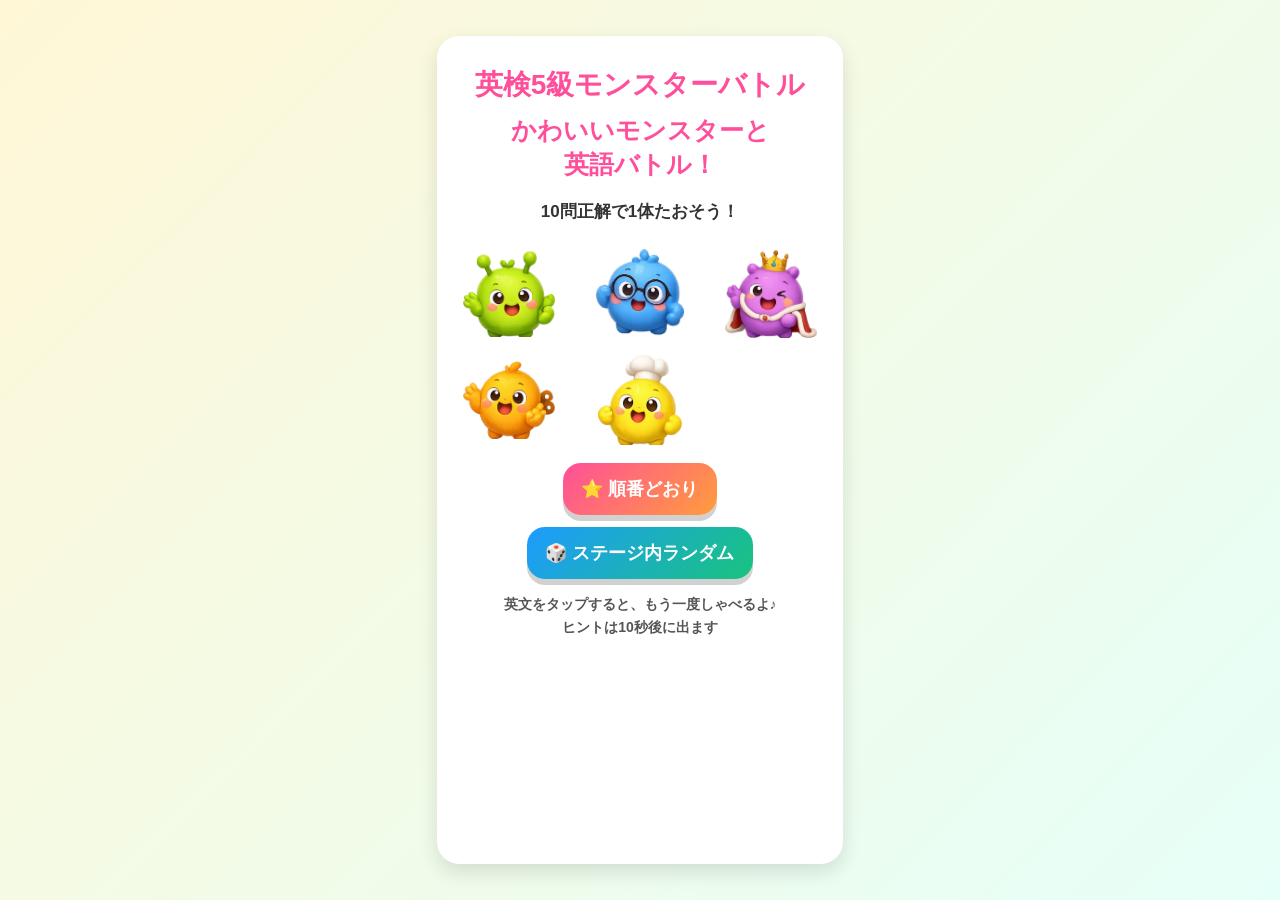
==== commit a51f716d: "Update index.html" ====
--- a/index.html
+++ b/index.html
@@ -192,6 +192,7 @@
 }
 
 .hint{
+  min-height:24px;
   font-size:15px;
   color:#666;
   font-weight:700;
@@ -286,11 +287,11 @@
       <p>10問正解で1体たおそう！</p>
 
       <div class="party">
-        <img src="img/green_monster.png?v=30" alt="green monster">
-        <img src="img/blue_monster.png?v=30" alt="blue monster">
-        <img src="img/purple_monster.png?v=30" alt="purple monster">
-        <img src="img/orange_monster.png?v=30" alt="orange monster">
-        <img src="img/yellow_monster.png?v=30" alt="yellow monster">
+        <img src="img/green_monster.png?v=100" alt="green monster">
+        <img src="img/blue_monster.png?v=100" alt="blue monster">
+        <img src="img/purple_monster.png?v=100" alt="purple monster">
+        <img src="img/orange_monster.png?v=100" alt="orange monster">
+        <img src="img/yellow_monster.png?v=100" alt="yellow monster">
       </div>
 
       <div class="startButtons">
@@ -298,7 +299,7 @@
         <button class="subBtn" onclick="startGame(true)">🎲 ステージ内ランダム</button>
       </div>
 
-      <p class="small">英文をタップすると、もう一度しゃべるよ♪</p>
+      <p class="small">英文をタップすると、もう一度しゃべるよ♪<br>ヒントは10秒後に出ます</p>
     </div>
 
     <div id="gameScreen" class="hidden">
@@ -315,7 +316,7 @@
 
       <div class="questionBox">
         <div class="question" id="questionText" onclick="speakCurrent()">Question</div>
-        <div class="hint" id="hintText">ヒント</div>
+        <div class="hint" id="hintText"></div>
       </div>
 
       <div class="choices" id="choices"></div>
@@ -344,31 +345,32 @@
 let correctCount = 0;
 let answered = false;
 let order = [];
+let hintTimer = null;
 
 const monsters = [
   {
     name:"Green Monster",
-    image:"img/green_monster.png?v=30",
+    image:"img/green_monster.png?v=100",
     stage:"STAGE 1 あいさつ"
   },
   {
     name:"Blue Monster",
-    image:"img/blue_monster.png?v=30",
+    image:"img/blue_monster.png?v=100",
     stage:"STAGE 2 家族"
   },
   {
     name:"Orange Monster",
-    image:"img/orange_monster.png?v=30",
+    image:"img/orange_monster.png?v=100",
     stage:"STAGE 3 数字"
   },
   {
     name:"Yellow Monster",
-    image:"img/yellow_monster.png?v=30",
+    image:"img/yellow_monster.png?v=100",
     stage:"STAGE 4 食べもの"
   },
   {
     name:"Purple King",
-    image:"img/purple_monster.png?v=30",
+    image:"img/purple_monster.png?v=100",
     stage:"FINAL STAGE"
   }
 ];
@@ -465,6 +467,11 @@
   correctCount = 0;
   answered = false;
 
+  if(hintTimer){
+    clearTimeout(hintTimer);
+    hintTimer = null;
+  }
+
   const startScreen = document.getElementById("startScreen");
   const gameScreen = document.getElementById("gameScreen");
   const clearBox = document.getElementById("clearBox");
@@ -477,6 +484,11 @@
 }
 
 function render(){
+  if(hintTimer){
+    clearTimeout(hintTimer);
+    hintTimer = null;
+  }
+
   const m = monsters[stage];
   const item = currentQuestion();
 
@@ -485,7 +497,13 @@
   document.getElementById("monsterImage").src = m.image;
 
   document.getElementById("questionText").textContent = item.q;
-  document.getElementById("hintText").textContent = "ヒント：" + item.ja;
+
+  const hintText = document.getElementById("hintText");
+  hintText.textContent = "ヒントは10秒後に出るよ";
+
+  hintTimer = setTimeout(() => {
+    hintText.textContent = "ヒント：" + item.ja;
+  }, 10000);
 
   const hp = Math.max(0, 100 - qpos * 10);
   document.getElementById("hpFill").style.width = hp + "%";
@@ -513,6 +531,11 @@
 function answer(btn, choice){
   if(answered) return;
   answered = true;
+
+  if(hintTimer){
+    clearTimeout(hintTimer);
+    hintTimer = null;
+  }
 
   const item = currentQuestion();
   const buttons = document.querySelectorAll(".choice");
@@ -549,12 +572,22 @@
 }
 
 function showStageClear(){
+  if(hintTimer){
+    clearTimeout(hintTimer);
+    hintTimer = null;
+  }
+
   document.getElementById("clearMessage").textContent = monsters[stage].name + " をたおした！";
   document.getElementById("clearBox").classList.remove("hidden");
   sound("clear");
 }
 
 function nextStage(){
+  if(hintTimer){
+    clearTimeout(hintTimer);
+    hintTimer = null;
+  }
+
   document.getElementById("clearBox").classList.add("hidden");
 
   stage++;
@@ -570,6 +603,11 @@
 }
 
 function showEnding(){
+  if(hintTimer){
+    clearTimeout(hintTimer);
+    hintTimer = null;
+  }
+
   const gameScreen = document.getElementById("gameScreen");
   const clearBox = document.getElementById("clearBox");
 
